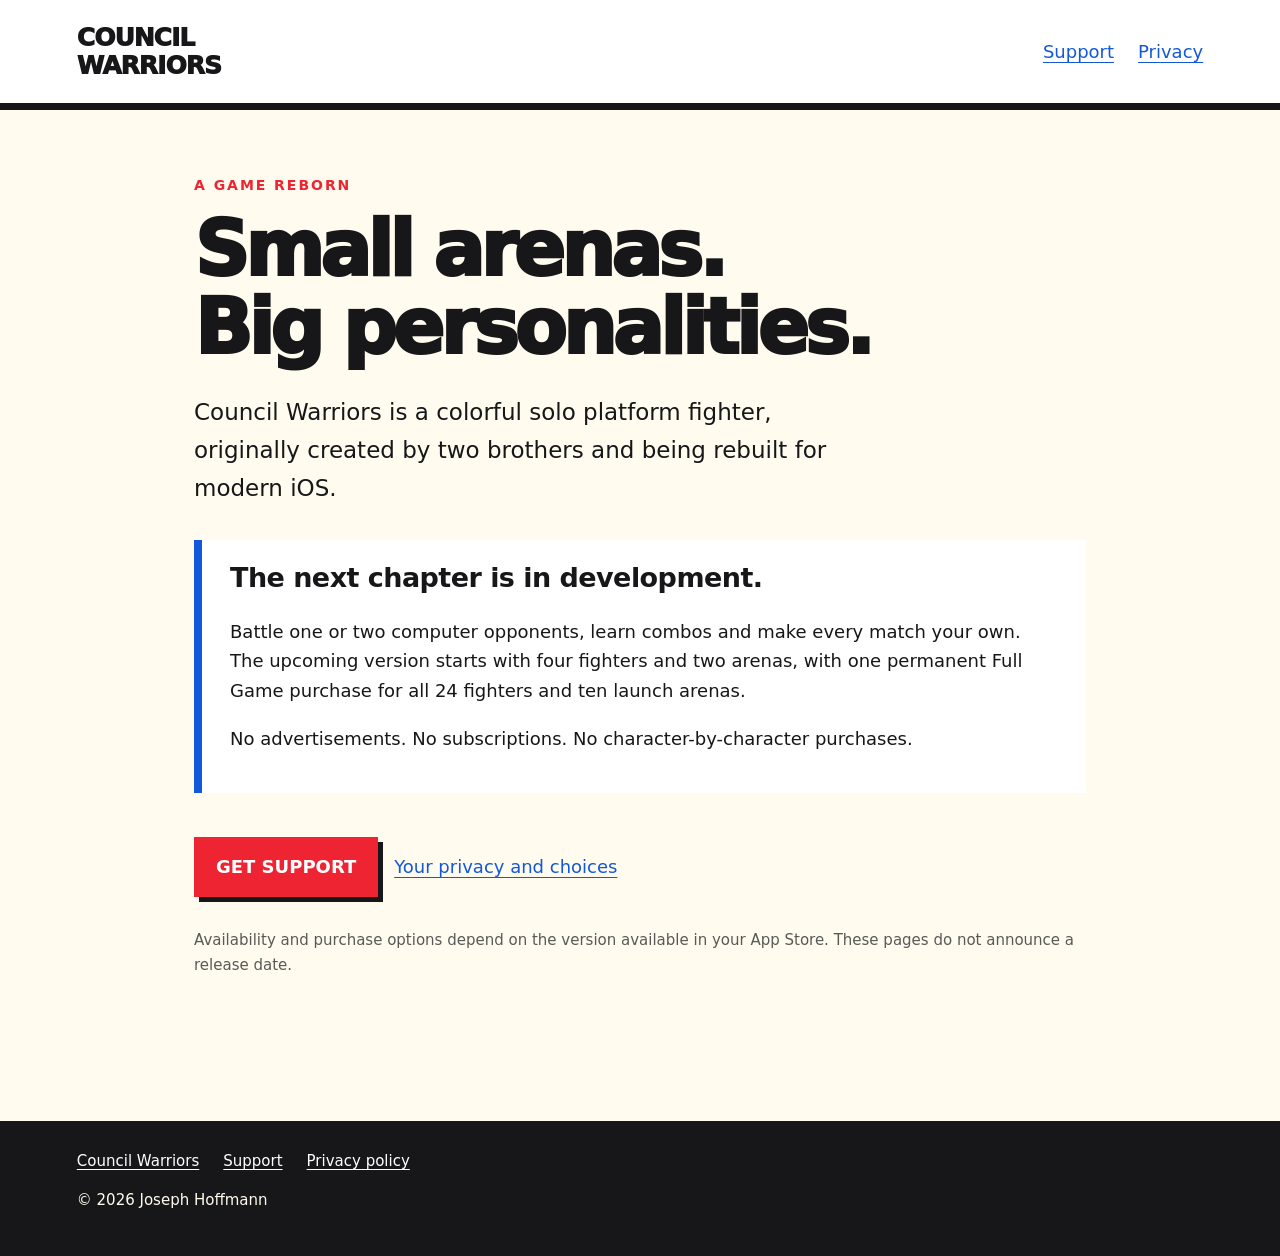
==== index.html @ 671180ab "Add Council Warriors support and privacy site" ====
<!doctype html>
<html lang="en"><head><meta charset="utf-8"><meta name="viewport" content="width=device-width,initial-scale=1"><meta name="description" content="Council Warriors — Solo platform fighting"><title>Solo platform fighting — Council Warriors</title><link rel="stylesheet" href="styles.css"></head><body><header><a class="brand" href="index.html">COUNCIL<br>WARRIORS</a><nav aria-label="Main"><a href="support.html">Support</a><a href="privacy.html">Privacy</a></nav></header><main><p class="eyebrow">A GAME REBORN</p><h1>Small arenas.<br>Big personalities.</h1><p class="lede">Council Warriors is a colorful solo platform fighter, originally created by two brothers and being rebuilt for modern iOS.</p><div class="panel"><h2 style="margin-top:0">The next chapter is in development.</h2><p>Battle one or two computer opponents, learn combos and make every match your own. The upcoming version starts with four fighters and two arenas, with one permanent Full Game purchase for all 24 fighters and ten launch arenas.</p><p>No advertisements. No subscriptions. No character-by-character purchases.</p></div><a class="button" href="support.html">GET SUPPORT</a><a href="privacy.html">Your privacy and choices</a><p class="quiet">Availability and purchase options depend on the version available in your App Store. These pages do not announce a release date.</p></main><footer><nav><a href="index.html">Council Warriors</a><a href="support.html">Support</a><a href="privacy.html">Privacy policy</a></nav><p>© 2026 Joseph Hoffmann</p></footer></body></html>
---- styles.css ----
*{box-sizing:border-box} :root{color-scheme:light;--paper:#fffbee;--ink:#171719;--blue:#1358db;--red:#ee2433}body{margin:0;background:var(--paper);color:var(--ink);font:18px/1.65 system-ui,-apple-system,sans-serif}a{color:var(--blue);text-underline-offset:.2em}a:focus-visible,summary:focus-visible{outline:3px solid #bd7000;outline-offset:5px}header{border-bottom:7px solid var(--ink);padding:24px max(6vw,20px);display:flex;gap:24px;justify-content:space-between;align-items:center;flex-wrap:wrap;background:white}nav{display:flex;gap:24px}.brand{font-weight:950;color:var(--ink);text-decoration:none;line-height:1.1;letter-spacing:-.04em;font-size:25px}main{max-width:940px;margin:64px auto;padding:0 24px 64px}h1{font-size:clamp(42px,7vw,76px);line-height:1.02;letter-spacing:-.055em;margin:12px 0 28px;font-weight:950}h2{font-size:27px;line-height:1.2;letter-spacing:-.02em;margin-top:42px}h3{font-size:20px}.eyebrow{font-size:14px;font-weight:850;letter-spacing:.14em;color:var(--red)}.lede{font-size:23px;max-width:680px}.panel{border-left:8px solid var(--blue);padding:22px 28px;background:white;margin:32px 0}.button{display:inline-block;background:var(--red);color:white;font-weight:850;text-decoration:none;padding:15px 22px;box-shadow:5px 5px 0 var(--ink);margin:12px 16px 16px 0}.quiet{color:#595957;font-size:15px}details{padding:20px 0;border-bottom:1px solid #bdbbb2}summary{font-weight:750;cursor:pointer;min-height:44px}footer{padding:28px 6vw;background:var(--ink);color:var(--paper);font-size:15px}footer a{color:white}footer nav{flex-wrap:wrap}li{margin:8px 0}@media(max-width:560px){main{margin-top:38px}header nav{gap:18px;font-size:16px}.panel{padding:18px}h1{overflow-wrap:break-word}}
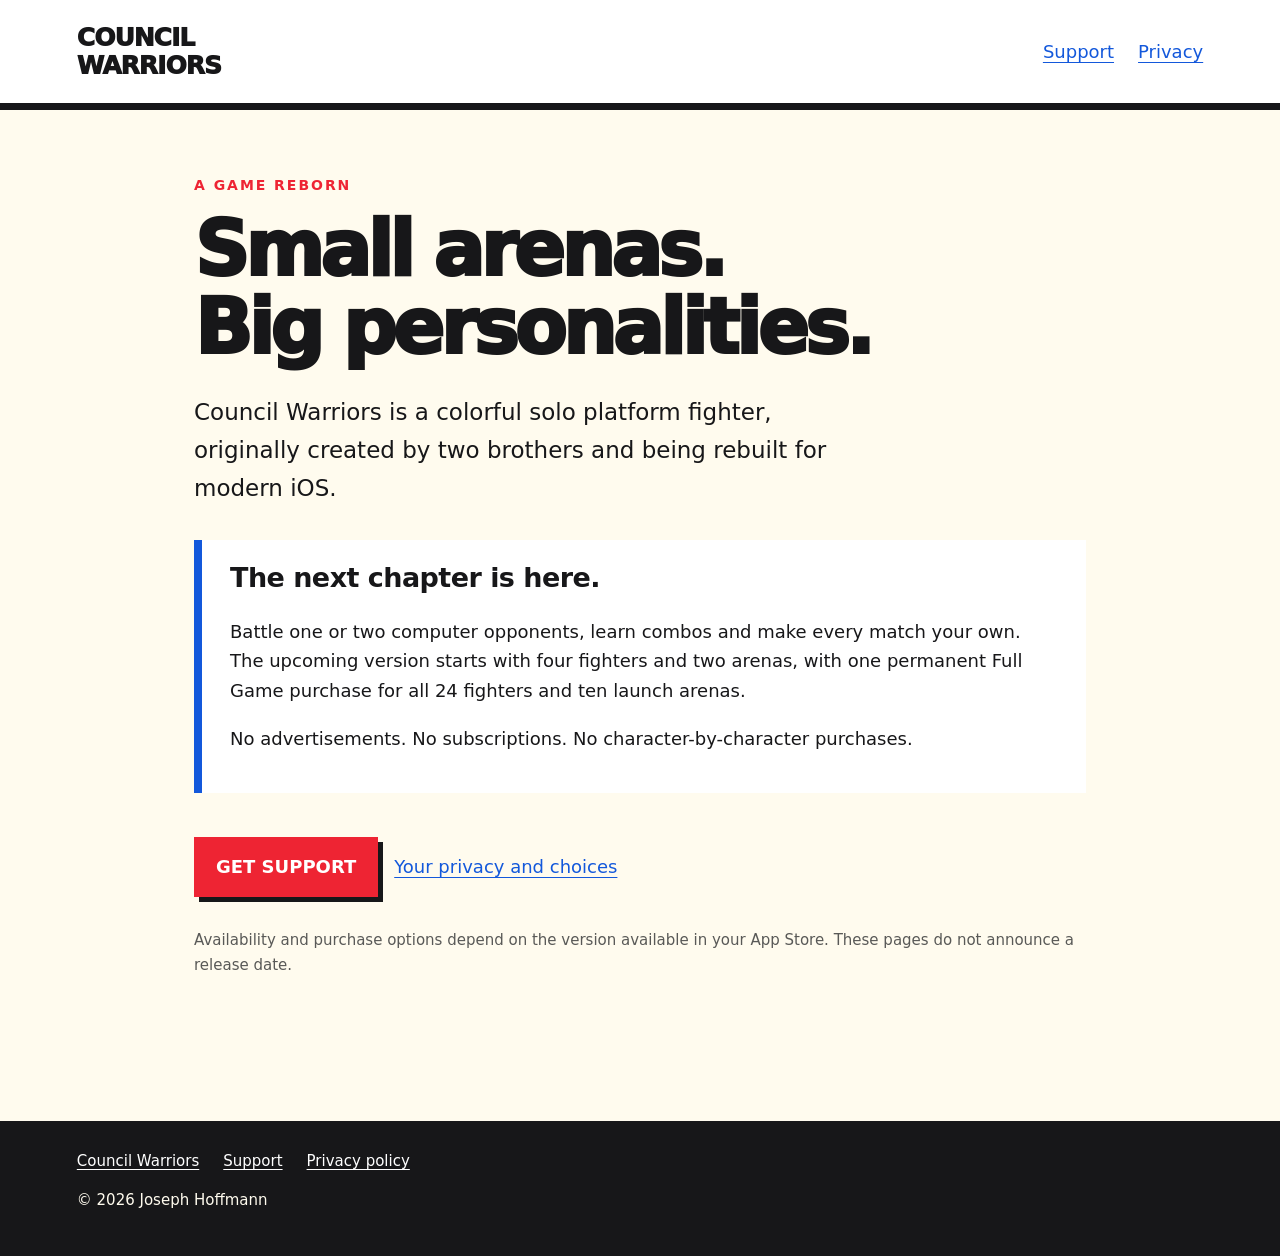
==== commit e35700bd: "Update support for the 3.0 fresh launch Use MMeM as the free fighter's name, describe the app as iPh" ====
--- a/index.html
+++ b/index.html
@@ -1,2 +1,2 @@
 <!doctype html>
-<html lang="en"><head><meta charset="utf-8"><meta name="viewport" content="width=device-width,initial-scale=1"><meta name="description" content="Council Warriors — Solo platform fighting"><title>Solo platform fighting — Council Warriors</title><link rel="stylesheet" href="styles.css"></head><body><header><a class="brand" href="index.html">COUNCIL<br>WARRIORS</a><nav aria-label="Main"><a href="support.html">Support</a><a href="privacy.html">Privacy</a></nav></header><main><p class="eyebrow">A GAME REBORN</p><h1>Small arenas.<br>Big personalities.</h1><p class="lede">Council Warriors is a colorful solo platform fighter, originally created by two brothers and being rebuilt for modern iOS.</p><div class="panel"><h2 style="margin-top:0">The next chapter is in development.</h2><p>Battle one or two computer opponents, learn combos and make every match your own. The upcoming version starts with four fighters and two arenas, with one permanent Full Game purchase for all 24 fighters and ten launch arenas.</p><p>No advertisements. No subscriptions. No character-by-character purchases.</p></div><a class="button" href="support.html">GET SUPPORT</a><a href="privacy.html">Your privacy and choices</a><p class="quiet">Availability and purchase options depend on the version available in your App Store. These pages do not announce a release date.</p></main><footer><nav><a href="index.html">Council Warriors</a><a href="support.html">Support</a><a href="privacy.html">Privacy policy</a></nav><p>© 2026 Joseph Hoffmann</p></footer></body></html>+<html lang="en"><head><meta charset="utf-8"><meta name="viewport" content="width=device-width,initial-scale=1"><meta name="description" content="Council Warriors — Solo platform fighting"><title>Solo platform fighting — Council Warriors</title><link rel="stylesheet" href="styles.css"></head><body><header><a class="brand" href="index.html">COUNCIL<br>WARRIORS</a><nav aria-label="Main"><a href="support.html">Support</a><a href="privacy.html">Privacy</a></nav></header><main><p class="eyebrow">A GAME REBORN</p><h1>Small arenas.<br>Big personalities.</h1><p class="lede">Council Warriors is a colorful solo platform fighter, originally created by two brothers and being rebuilt for modern iOS.</p><div class="panel"><h2 style="margin-top:0">The next chapter is here.</h2><p>Battle one or two computer opponents, learn combos and make every match your own. The upcoming version starts with four fighters and two arenas, with one permanent Full Game purchase for all 24 fighters and ten launch arenas.</p><p>No advertisements. No subscriptions. No character-by-character purchases.</p></div><a class="button" href="support.html">GET SUPPORT</a><a href="privacy.html">Your privacy and choices</a><p class="quiet">Availability and purchase options depend on the version available in your App Store. These pages do not announce a release date.</p></main><footer><nav><a href="index.html">Council Warriors</a><a href="support.html">Support</a><a href="privacy.html">Privacy policy</a></nav><p>© 2026 Joseph Hoffmann</p></footer></body></html>
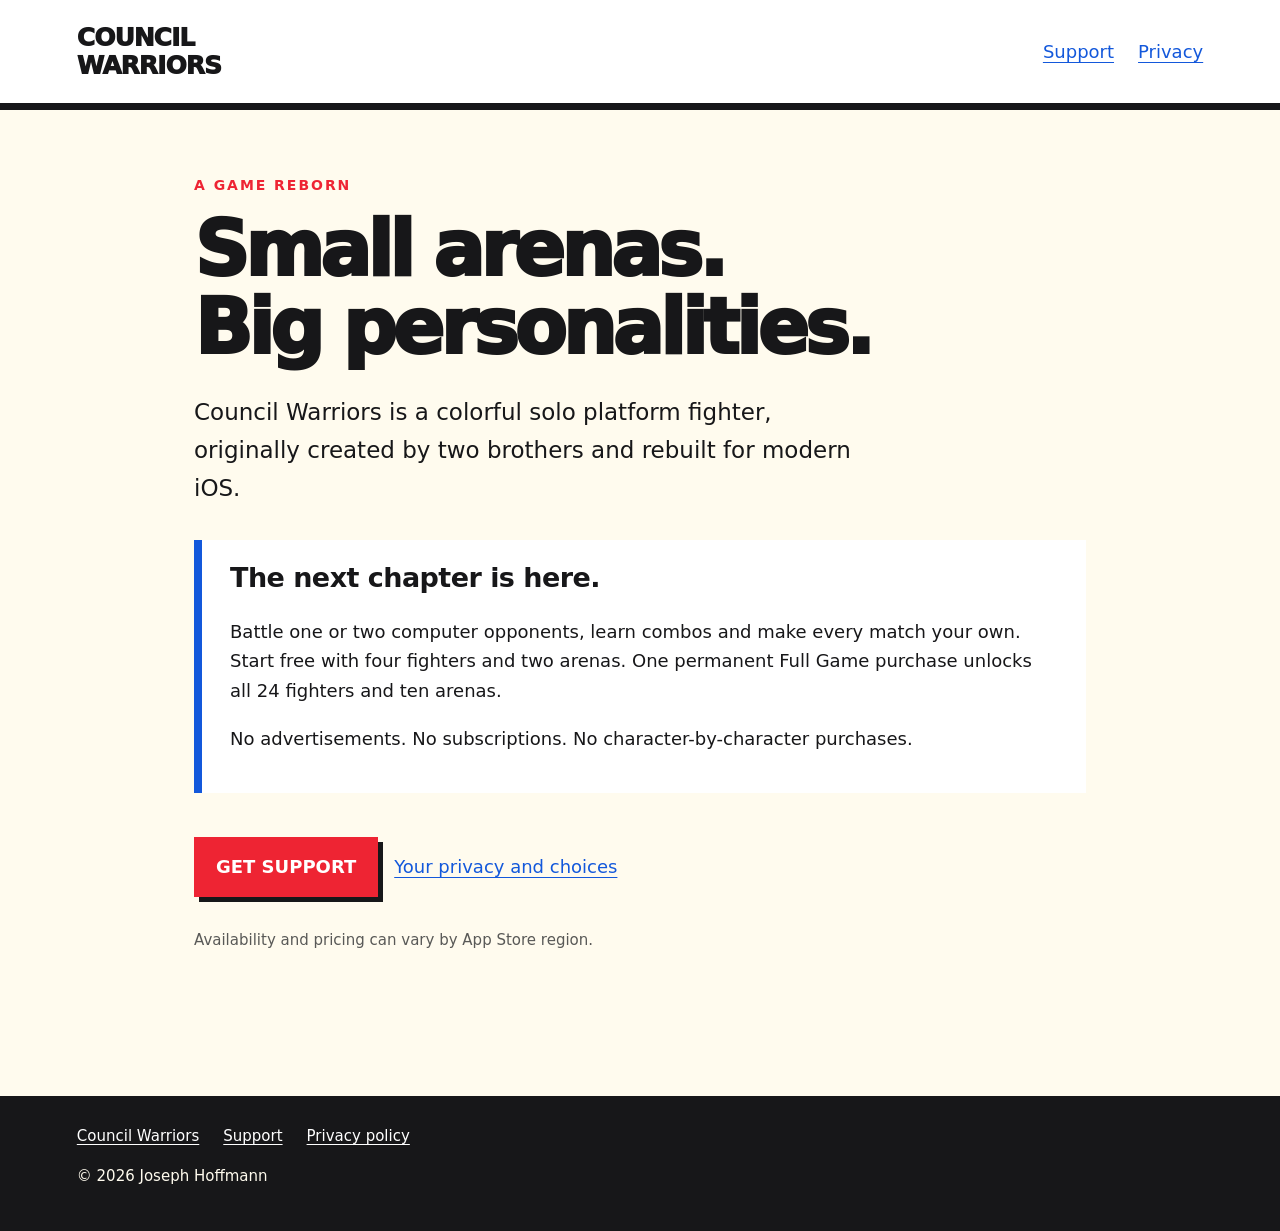
==== commit 19985ad0: "Describe the released 3.0 game and drop the retired legacy-unlock wording Co-Authored-By: Claude Fab" ====
--- a/index.html
+++ b/index.html
@@ -1,2 +1,2 @@
 <!doctype html>
-<html lang="en"><head><meta charset="utf-8"><meta name="viewport" content="width=device-width,initial-scale=1"><meta name="description" content="Council Warriors — Solo platform fighting"><title>Solo platform fighting — Council Warriors</title><link rel="stylesheet" href="styles.css"></head><body><header><a class="brand" href="index.html">COUNCIL<br>WARRIORS</a><nav aria-label="Main"><a href="support.html">Support</a><a href="privacy.html">Privacy</a></nav></header><main><p class="eyebrow">A GAME REBORN</p><h1>Small arenas.<br>Big personalities.</h1><p class="lede">Council Warriors is a colorful solo platform fighter, originally created by two brothers and being rebuilt for modern iOS.</p><div class="panel"><h2 style="margin-top:0">The next chapter is here.</h2><p>Battle one or two computer opponents, learn combos and make every match your own. The upcoming version starts with four fighters and two arenas, with one permanent Full Game purchase for all 24 fighters and ten launch arenas.</p><p>No advertisements. No subscriptions. No character-by-character purchases.</p></div><a class="button" href="support.html">GET SUPPORT</a><a href="privacy.html">Your privacy and choices</a><p class="quiet">Availability and purchase options depend on the version available in your App Store. These pages do not announce a release date.</p></main><footer><nav><a href="index.html">Council Warriors</a><a href="support.html">Support</a><a href="privacy.html">Privacy policy</a></nav><p>© 2026 Joseph Hoffmann</p></footer></body></html>+<html lang="en"><head><meta charset="utf-8"><meta name="viewport" content="width=device-width,initial-scale=1"><meta name="description" content="Council Warriors — Solo platform fighting"><title>Solo platform fighting — Council Warriors</title><link rel="stylesheet" href="styles.css"></head><body><header><a class="brand" href="index.html">COUNCIL<br>WARRIORS</a><nav aria-label="Main"><a href="support.html">Support</a><a href="privacy.html">Privacy</a></nav></header><main><p class="eyebrow">A GAME REBORN</p><h1>Small arenas.<br>Big personalities.</h1><p class="lede">Council Warriors is a colorful solo platform fighter, originally created by two brothers and rebuilt for modern iOS.</p><div class="panel"><h2 style="margin-top:0">The next chapter is here.</h2><p>Battle one or two computer opponents, learn combos and make every match your own. Start free with four fighters and two arenas. One permanent Full Game purchase unlocks all 24 fighters and ten arenas.</p><p>No advertisements. No subscriptions. No character-by-character purchases.</p></div><a class="button" href="support.html">GET SUPPORT</a><a href="privacy.html">Your privacy and choices</a><p class="quiet">Availability and pricing can vary by App Store region.</p></main><footer><nav><a href="index.html">Council Warriors</a><a href="support.html">Support</a><a href="privacy.html">Privacy policy</a></nav><p>© 2026 Joseph Hoffmann</p></footer></body></html>
